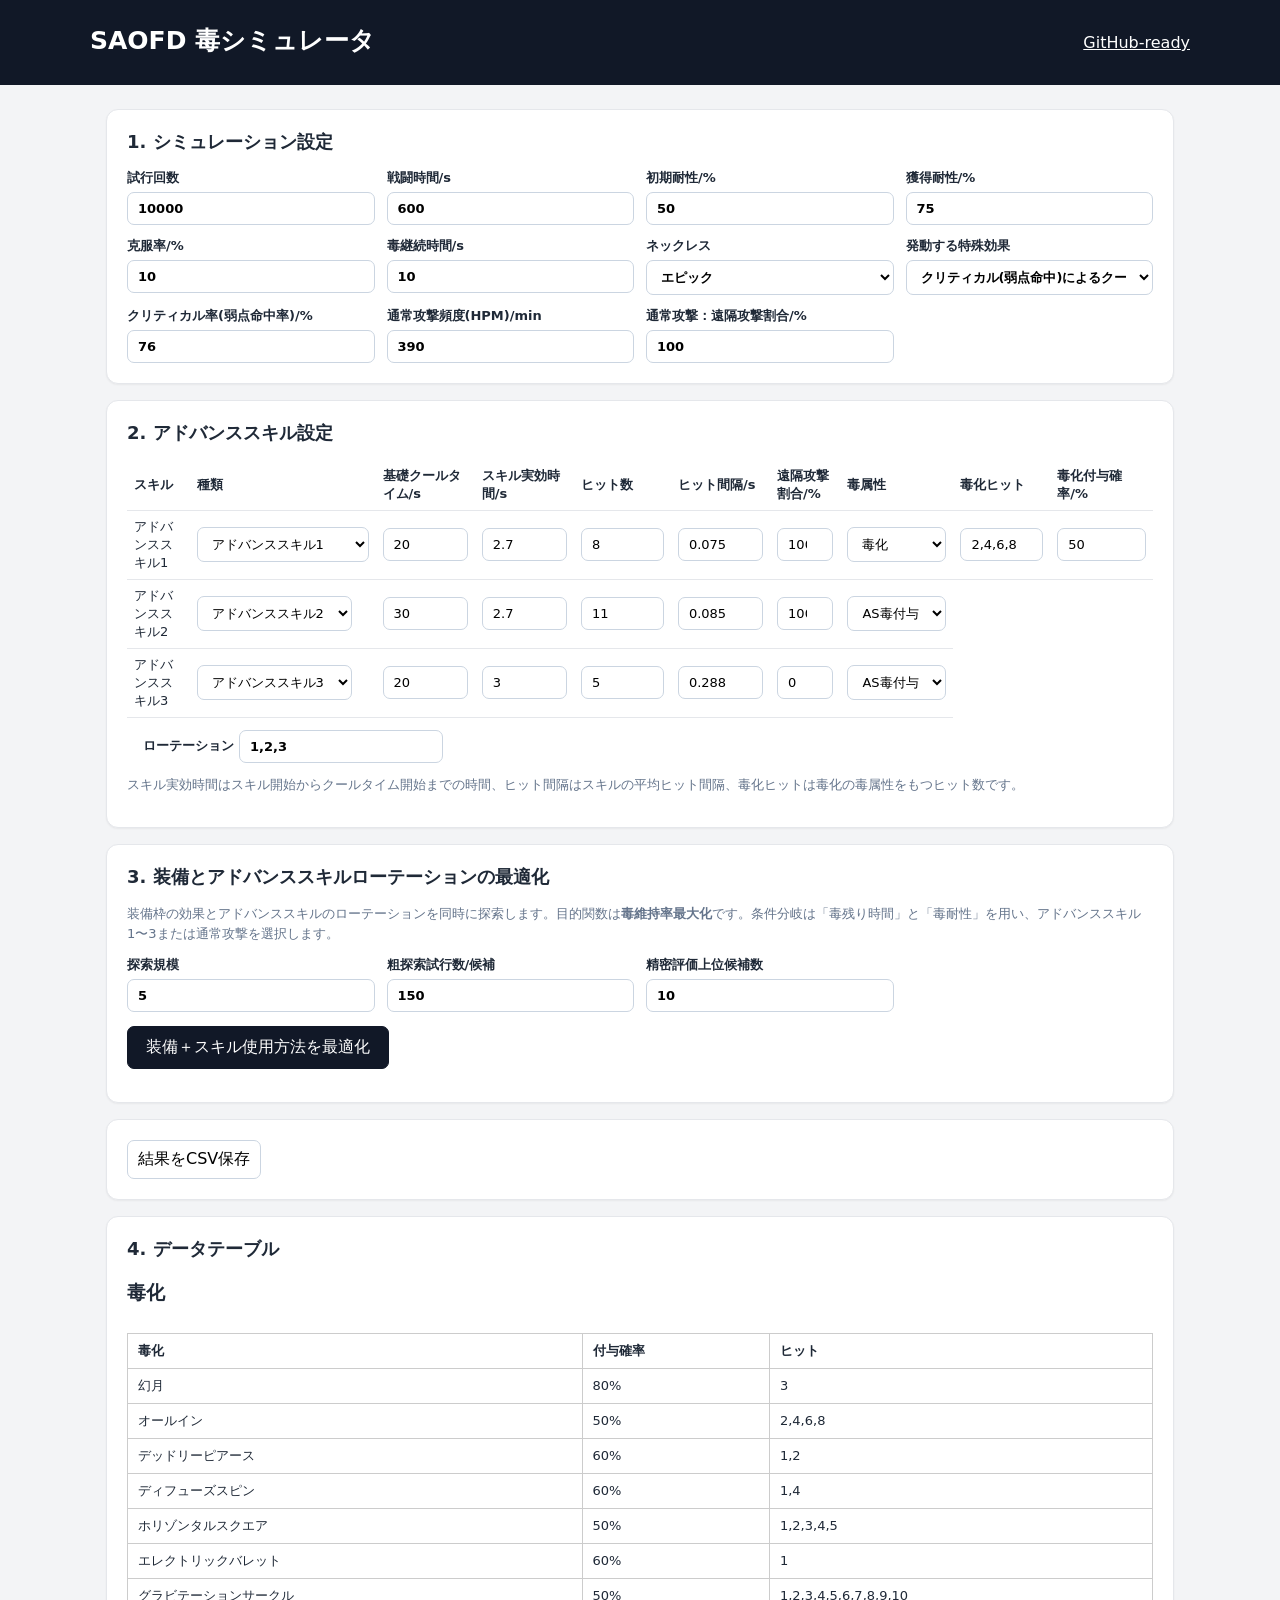
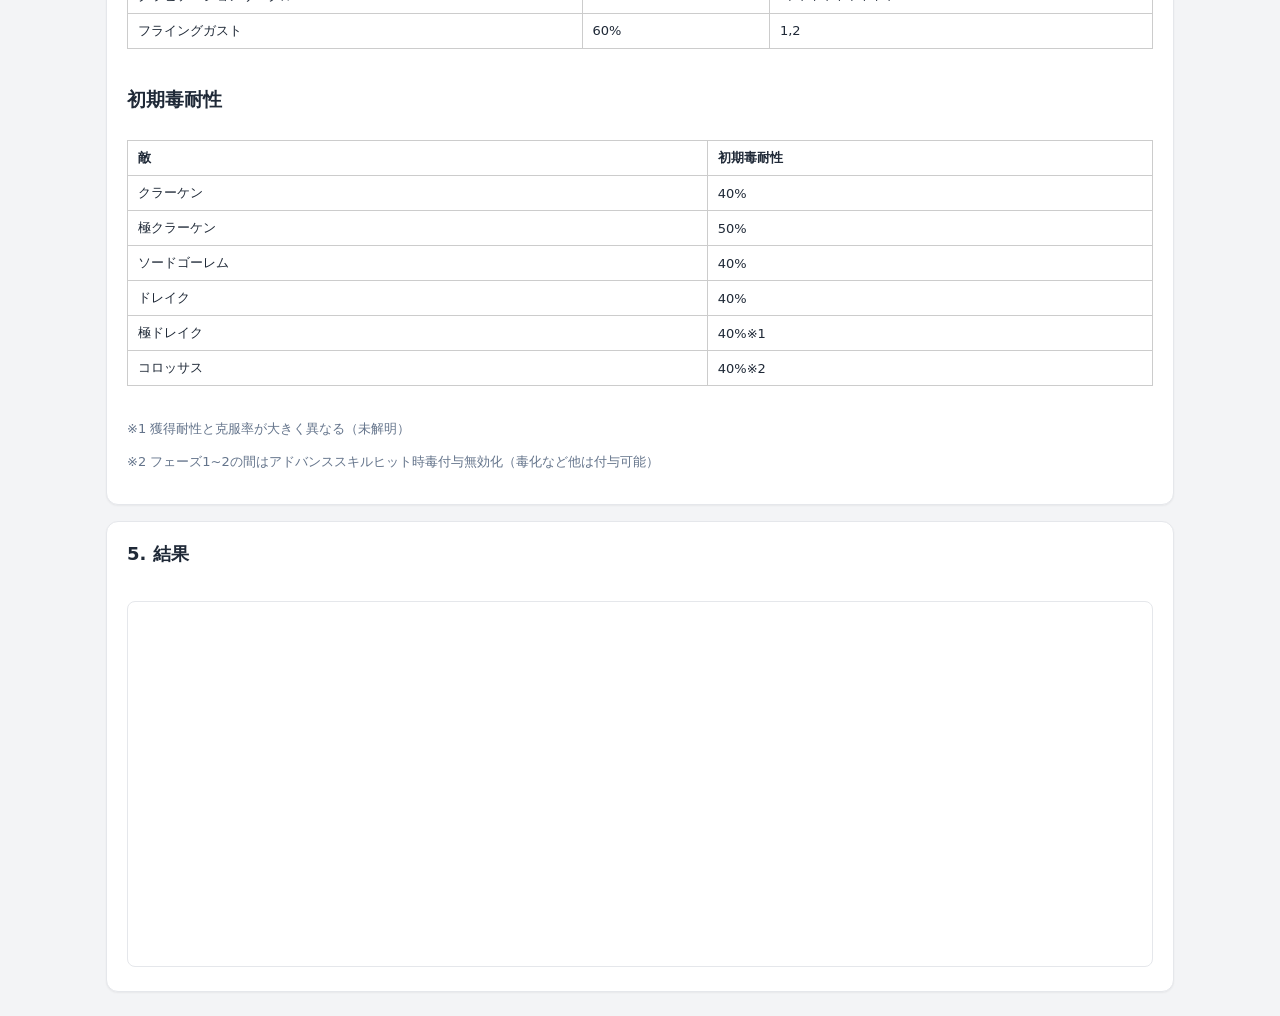
==== index.html @ e2cee80f "Add files via upload" ====
<!doctype html>
<html lang="ja">
<head>
<meta charset="utf-8"><meta name="viewport" content="width=device-width,initial-scale=1">
<title>SAOFD 毒シミュレータ</title>
<link rel="stylesheet" href="src/style.css">
</head>
<body>

<header><div><h1>SAOFD 毒シミュレータ</h1></div><a href="https://github.com/" target="_blank">GitHub-ready</a></header>
<main>
<section class="card">
<h2>1. シミュレーション設定</h2>
<div class="grid">
<label>試行回数 <input id="trials" type="number" value="10000" min="100" step="100"></label>
<label>戦闘時間/s <input id="duration" type="number" value="600" min="1" step="1"></label>
<label>初期耐性/% <input id="baseResist" type="number" value="50" min="0" step="1"></label>
<label>獲得耐性/% <input id="rise" type="number" value="75" step="1"></label>
<label>克服率/% <input id="fall" type="number" value="10" min="0" step="1"></label>
<label>毒継続時間/s <input id="ailmentDuration" type="number" value="10" step="0.01"></label>
<label>ネックレス <select id="equipGroup1Count"><option value="4" selected>エピック</option><option value="3">レジェンダリー</option></select></label>
<label>発動する特殊効果 <select id="specialEffect"><option value="crit" selected>クリティカル(弱点命中)によるクールダウン短縮</option><option value="combo">70ヒットコンボによる即時クールダウン</option><option value="hpmax">HP最大時クールダウン促進</option></select></label>
<label id="critRateWrap">クリティカル率(弱点命中率)/% <input id="critRate" type="number" value="76" min="0" max="100" step="0.1"></label>
<label id="normalHpmWrap">通常攻撃頻度(HPM)/min <input id="normalHpm" type="number" value="390" min="0" step="1"></label>
<label id="normalRangedRateWrap">通常攻撃：遠隔攻撃割合/% <input id="normalRangedRate" type="number" value="100" min="0" max="100" step="0.1"></label>
<label id="comboSuccessRateWrap">コンボ成功率/% <input id="comboSuccessRate" type="number" value="100" min="0" max="100" step="0.1"></label>
<label id="hpMaxUptimeWrap">HP最大維持率/% <input id="hpMaxUptime" type="number" value="100" min="0" max="100" step="0.1"></label>
</div>

</section>

<section class="card">
<h2>2. アドバンススキル設定</h2>
<div class="table-scroll"><table id="skills"><thead><tr><th>スキル</th><th>種類</th><th>基礎クールタイム/s</th><th>スキル実効時間/s</th><th>ヒット数</th><th>ヒット間隔/s</th><th class="ranged-col">遠隔攻撃割合/%</th><th>毒属性</th><th>毒化ヒット</th><th>毒化付与確率/%</th></tr></thead>
<tbody></tbody></table></div>

<label class="inline">ローテーション <input id="rotation" value="1,2,3" title="Skill番号をカンマ区切り"></label>
<p class="note">スキル実効時間はスキル開始からクールタイム開始までの時間、ヒット間隔はスキルの平均ヒット間隔、毒化ヒットは毒化の毒属性をもつヒット数です。</p>
</section>

<section class="card">
<h2>3. 装備とアドバンススキルローテーションの最適化</h2>
<p class="note">装備枠の効果とアドバンススキルのローテーションを同時に探索します。目的関数は<strong>毒維持率最大化</strong>です。条件分岐は「毒残り時間」と「毒耐性」を用い、アドバンススキル1〜3または通常攻撃を選択します。</p>
<div class="grid">
<label>探索規模 <input id="optDepth" type="number" value="5" min="1" max="10" step="1"></label>
<label>粗探索試行数/候補 <input id="optTrials" type="number" value="150" min="50" max="250" step="50"></label>
<label>精密評価上位候補数 <input id="optTopK" type="number" value="10" min="3" max="20" step="1"></label>
</div>
<div class="row"><button id="optimize" class="primary">装備＋スキル使用方法を最適化</button></div>
<pre id="optimizationResult" class="note"></pre>
</section>

<section class="card actions"><button id="export">結果をCSV保存</button><span id="status"></span></section>

<section class="card">
<h2>4. データテーブル</h2>

<h3>毒化</h3>
<div class="table-scroll"><table class="data-table">
<thead>
<tr><th>毒化</th><th>付与確率</th><th>ヒット</th></tr>
</thead>
<tbody>
<tr><td>幻月</td><td>80%</td><td>3</td></tr>
<tr><td>オールイン</td><td>50%</td><td>2,4,6,8</td></tr>
<tr><td>デッドリーピアース</td><td>60%</td><td>1,2</td></tr>
<tr><td>ディフューズスピン</td><td>60%</td><td>1,4</td></tr>
<tr><td>ホリゾンタルスクエア</td><td>50%</td><td>1,2,3,4,5</td></tr>
<tr><td>エレクトリックバレット</td><td>60%</td><td>1</td></tr>
<tr><td>グラビテーションサークル</td><td>50%</td><td>1,2,3,4,5,6,7,8,9,10</td></tr>
<tr><td>フライングガスト</td><td>60%</td><td>1,2</td></tr>
</tbody>
</table></div>

<h3>初期毒耐性</h3>
<div class="table-scroll"><table class="data-table">
<thead>
<tr><th>敵</th><th>初期毒耐性</th></tr>
</thead>
<tbody>
<tr><td>クラーケン</td><td>40%</td></tr>
<tr><td>極クラーケン</td><td>50%</td></tr>
<tr><td>ソードゴーレム</td><td>40%</td></tr>
<tr><td>ドレイク</td><td>40%</td></tr>
<tr><td>極ドレイク</td><td>40%※1</td></tr>
<tr><td>コロッサス</td><td>40%※2</td></tr>
</tbody>
</table></div>

<div class="note">
<p>※1 獲得耐性と克服率が大きく異なる（未解明）</p>
<p>※2 フェーズ1~2の間はアドバンススキルヒット時毒付与無効化（毒化など他は付与可能）</p>
</div>
</section>

<section class="card"><h2>5. 結果</h2><div id="metrics" class="metrics"></div><div id="equipmentResult" class="note"></div><canvas id="chart" width="900" height="320"></canvas><div id="log"></div></section>
</main>
<script src="src/simulator.js"></script><script src="src/app.js"></script>
</body></html>
---- src/style.css ----
:root{font-family:system-ui,-apple-system,BlinkMacSystemFont,"Segoe UI",sans-serif;color:#1f2937;background:#f3f4f6}*{box-sizing:border-box}body{margin:0}header{display:flex;justify-content:space-between;align-items:center;padding:24px max(20px,calc((100% - 1100px)/2));background:#111827;color:white}header h1{margin:0 0 4px;font-size:25px}header p{margin:0;color:#cbd5e1}header a{color:white}main{max-width:1100px;margin:24px auto;padding:0 16px}.card{background:white;border:1px solid #e5e7eb;border-radius:12px;padding:20px;margin-bottom:16px;box-shadow:0 1px 2px #0000000d}h2{margin-top:0;font-size:18px}.grid{display:grid;grid-template-columns:repeat(4,1fr);gap:12px}.row{display:flex;gap:16px;align-items:center;flex-wrap:wrap;margin-top:14px}label{display:flex;flex-direction:column;gap:5px;font-size:13px;font-weight:600}input,select,button{font:inherit;padding:8px 10px;border:1px solid #cbd5e1;border-radius:7px;background:white}button{cursor:pointer}.primary{background:#111827;color:white;border-color:#111827;padding:10px 18px}.actions{display:flex;align-items:center;gap:12px}.note{font-size:13px;color:#64748b;margin-top:12px;line-height:1.5}.inline{display:inline-flex;flex-direction:row;align-items:center;margin-left:16px}table{width:100%;border-collapse:collapse;margin-bottom:12px}th,td{border-bottom:1px solid #e5e7eb;padding:7px;text-align:left;font-size:13px}td input{width:100%}.metrics{display:grid;grid-template-columns:repeat(4,1fr);gap:10px;margin-bottom:20px}.metric{border:1px solid #e5e7eb;border-radius:8px;padding:12px}.metric b{display:block;font-size:22px;margin-top:4px}#chart{width:100%;height:auto;border:1px solid #e5e7eb;border-radius:8px}code{background:#f1f5f9;padding:2px 4px;border-radius:4px}@media(max-width:800px){.grid,.metrics{grid-template-columns:repeat(2,1fr)}header{padding:18px}.inline{margin:12px 0 0 0}}

.data-table{width:100%;border-collapse:collapse;margin:8px 0 20px}
.data-table th,.data-table td{padding:8px 10px;border:1px solid var(--border,#ccc);text-align:left}
.data-table th{font-weight:700}
.data-table td:nth-child(2){white-space:nowrap}


/* Mobile layout */
.table-scroll{width:100%;overflow-x:auto;-webkit-overflow-scrolling:touch}
#skills{min-width:980px}
.data-table{min-width:560px}
.grid>label{min-width:0}
.grid input,.grid select{width:100%;min-width:0}
@media(max-width:800px){
  header{padding:16px}
  header h1{font-size:20px}
  header a{font-size:12px}
  main{width:100%;margin:12px auto;padding:0 10px}
  .card{padding:14px;border-radius:10px;overflow:visible}
  .grid,.metrics{grid-template-columns:1fr}
  label{font-size:13px}
  input,select,button{min-height:42px;font-size:16px}
  .inline{display:flex;width:100%;margin:12px 0 0}
  .inline input{width:100%;min-width:0}
  .row{gap:10px}
  .row button{width:100%}
  .actions{flex-direction:column;align-items:stretch}
  .actions button{width:100%}
  .note{font-size:13px}
  h2{font-size:17px}
  h3{font-size:15px}
  #optimizationResult{white-space:pre-wrap;overflow-wrap:anywhere}
}
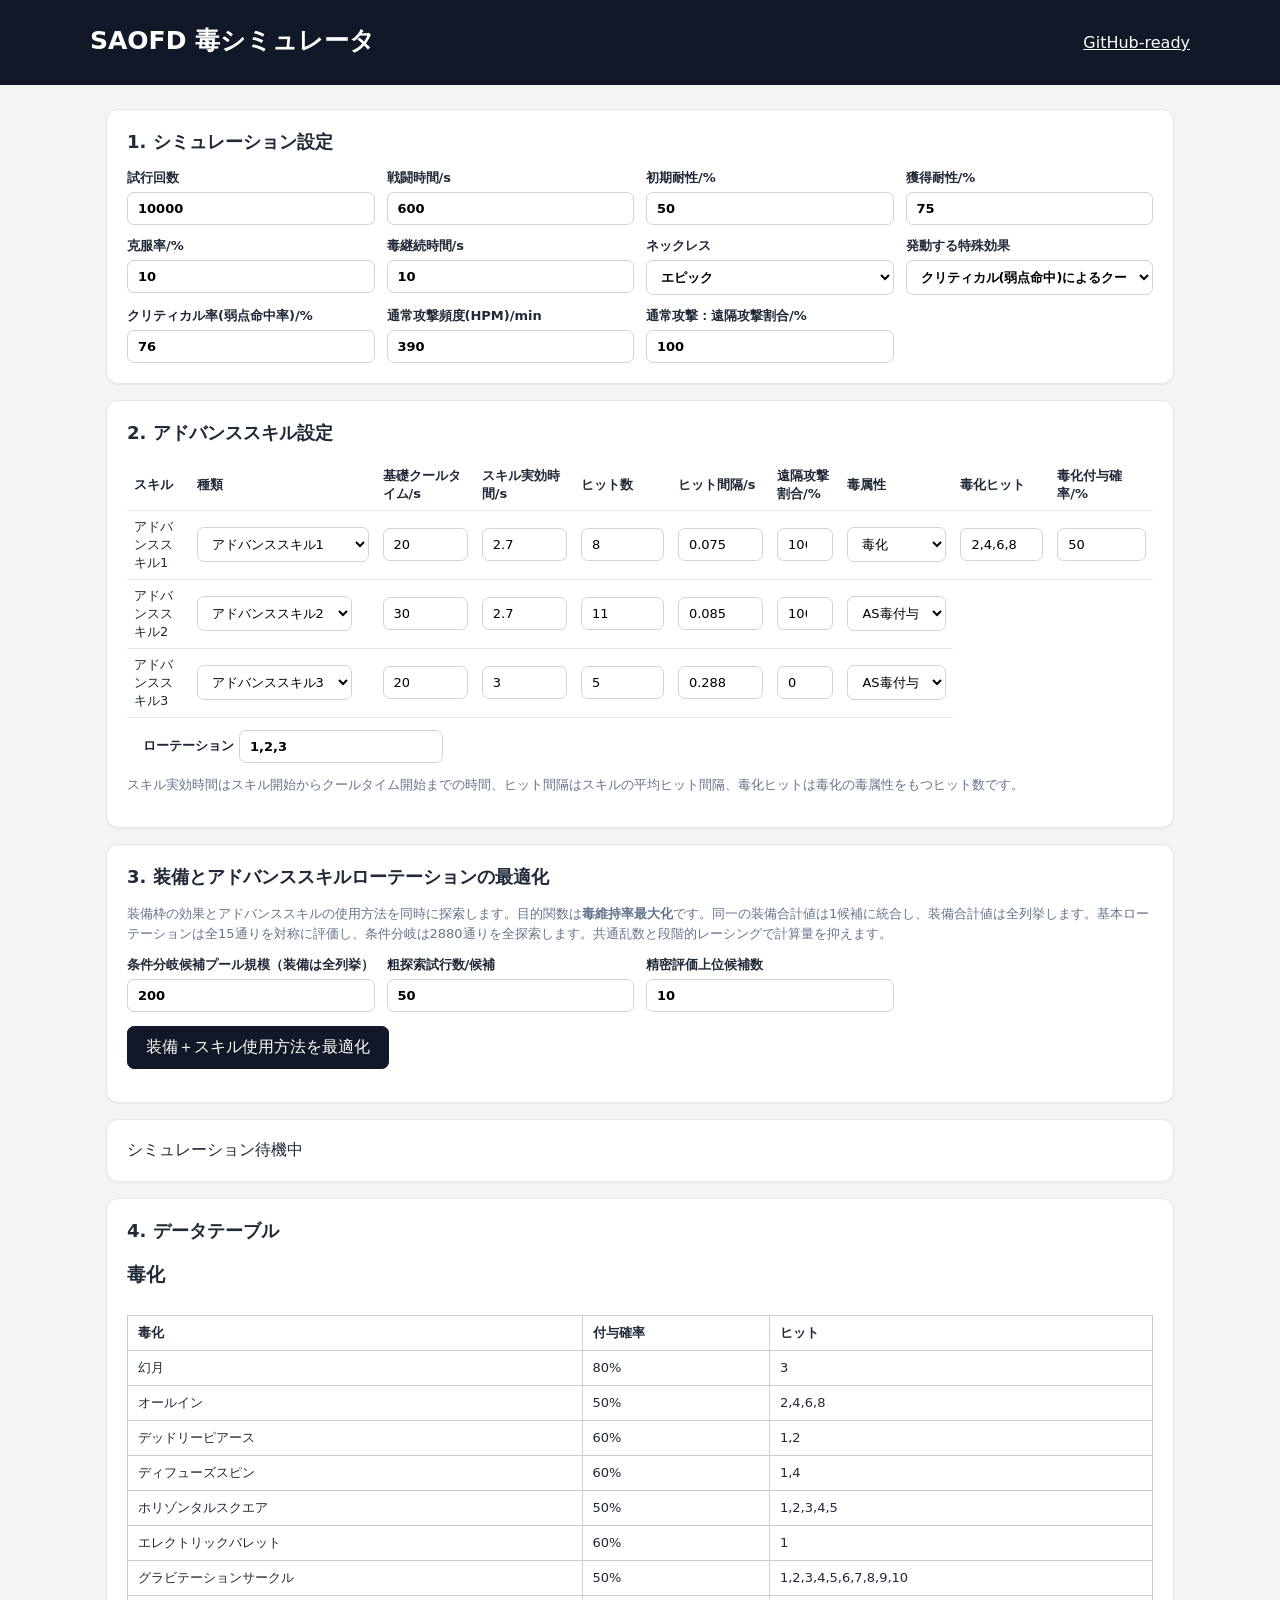
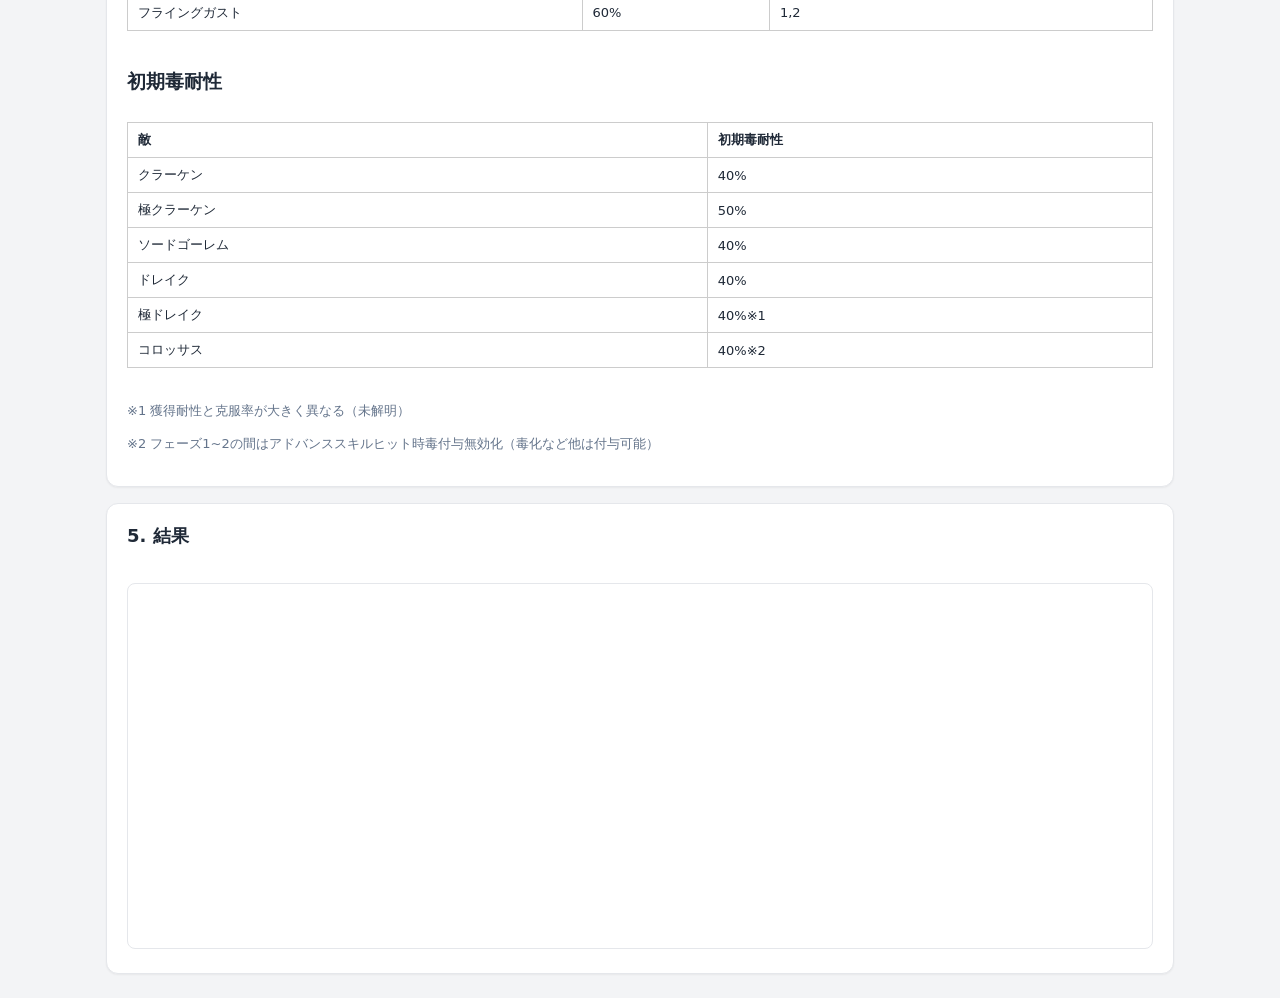
==== commit d5db43c8: "Add files via upload" ====
--- a/index.html
+++ b/index.html
@@ -40,17 +40,17 @@
 
 <section class="card">
 <h2>3. 装備とアドバンススキルローテーションの最適化</h2>
-<p class="note">装備枠の効果とアドバンススキルのローテーションを同時に探索します。目的関数は<strong>毒維持率最大化</strong>です。条件分岐は「毒残り時間」と「毒耐性」を用い、アドバンススキル1〜3または通常攻撃を選択します。</p>
+<p class="note">装備枠の効果とアドバンススキルの使用方法を同時に探索します。目的関数は<strong>毒維持率最大化</strong>です。同一の装備合計値は1候補に統合し、装備合計値は全列挙します。基本ローテーションは全15通りを対称に評価し、条件分岐は2880通りを全探索します。共通乱数と段階的レーシングで計算量を抑えます。</p>
 <div class="grid">
-<label>探索規模 <input id="optDepth" type="number" value="5" min="1" max="10" step="1"></label>
-<label>粗探索試行数/候補 <input id="optTrials" type="number" value="150" min="50" max="250" step="50"></label>
-<label>精密評価上位候補数 <input id="optTopK" type="number" value="10" min="3" max="20" step="1"></label>
+<label>条件分岐候補プール規模（装備は全列挙） <input id="optDepth" type="number" value="200" min="1" max="1340" step="1"></label>
+<label>粗探索試行数/候補 <input id="optTrials" type="number" value="50" min="1" max="1000" step="10"></label>
+<label>精密評価上位候補数 <input id="optTopK" type="number" value="10" min="1" max="10" step="1"></label>
 </div>
 <div class="row"><button id="optimize" class="primary">装備＋スキル使用方法を最適化</button></div>
 <pre id="optimizationResult" class="note"></pre>
 </section>
 
-<section class="card actions"><button id="export">結果をCSV保存</button><span id="status"></span></section>
+<section class="card actions"><span id="status">シミュレーション待機中</span></section>
 
 <section class="card">
 <h2>4. データテーブル</h2>
@@ -93,7 +93,7 @@
 </div>
 </section>
 
-<section class="card"><h2>5. 結果</h2><div id="metrics" class="metrics"></div><div id="equipmentResult" class="note"></div><canvas id="chart" width="900" height="320"></canvas><div id="log"></div></section>
+<section class="card"><h2>5. 結果</h2><div id="metrics" class="metrics"></div><div id="equipmentResult" class="note"></div><div id="optimizationRanking" class="note"></div><canvas id="chart" width="900" height="320"></canvas><div id="log"></div></section>
 </main>
 <script src="src/simulator.js"></script><script src="src/app.js"></script>
 </body></html>
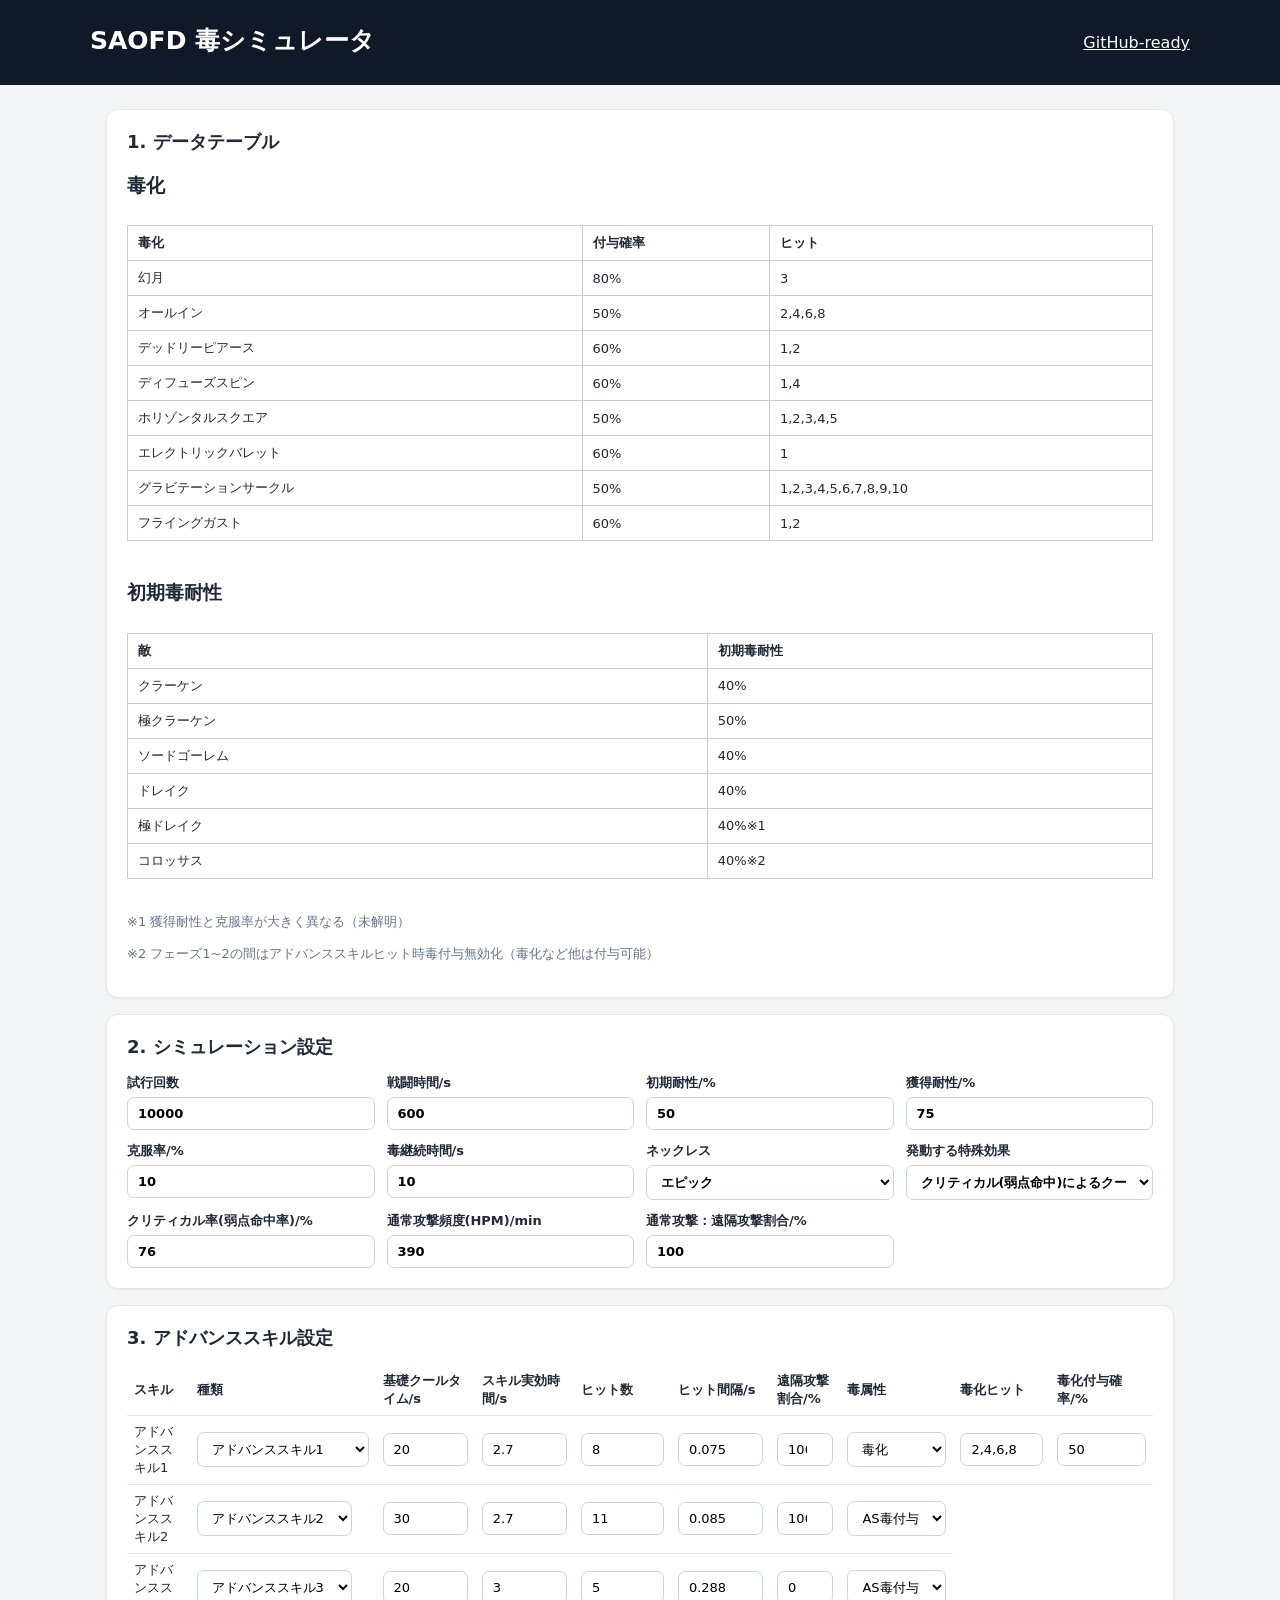
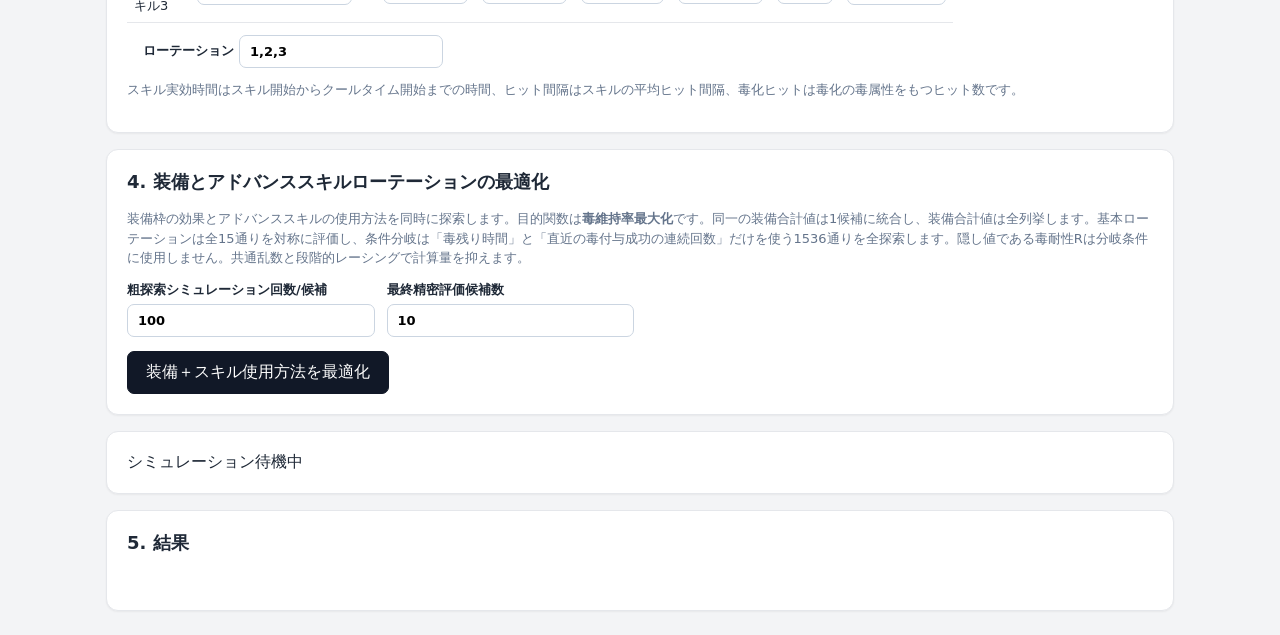
==== commit 1b85c865: "Add files via upload" ====
--- a/index.html
+++ b/index.html
@@ -10,50 +10,7 @@
 <header><div><h1>SAOFD 毒シミュレータ</h1></div><a href="https://github.com/" target="_blank">GitHub-ready</a></header>
 <main>
 <section class="card">
-<h2>1. シミュレーション設定</h2>
-<div class="grid">
-<label>試行回数 <input id="trials" type="number" value="10000" min="100" step="100"></label>
-<label>戦闘時間/s <input id="duration" type="number" value="600" min="1" step="1"></label>
-<label>初期耐性/% <input id="baseResist" type="number" value="50" min="0" step="1"></label>
-<label>獲得耐性/% <input id="rise" type="number" value="75" step="1"></label>
-<label>克服率/% <input id="fall" type="number" value="10" min="0" step="1"></label>
-<label>毒継続時間/s <input id="ailmentDuration" type="number" value="10" step="0.01"></label>
-<label>ネックレス <select id="equipGroup1Count"><option value="4" selected>エピック</option><option value="3">レジェンダリー</option></select></label>
-<label>発動する特殊効果 <select id="specialEffect"><option value="crit" selected>クリティカル(弱点命中)によるクールダウン短縮</option><option value="combo">70ヒットコンボによる即時クールダウン</option><option value="hpmax">HP最大時クールダウン促進</option></select></label>
-<label id="critRateWrap">クリティカル率(弱点命中率)/% <input id="critRate" type="number" value="76" min="0" max="100" step="0.1"></label>
-<label id="normalHpmWrap">通常攻撃頻度(HPM)/min <input id="normalHpm" type="number" value="390" min="0" step="1"></label>
-<label id="normalRangedRateWrap">通常攻撃：遠隔攻撃割合/% <input id="normalRangedRate" type="number" value="100" min="0" max="100" step="0.1"></label>
-<label id="comboSuccessRateWrap">コンボ成功率/% <input id="comboSuccessRate" type="number" value="100" min="0" max="100" step="0.1"></label>
-<label id="hpMaxUptimeWrap">HP最大維持率/% <input id="hpMaxUptime" type="number" value="100" min="0" max="100" step="0.1"></label>
-</div>
-
-</section>
-
-<section class="card">
-<h2>2. アドバンススキル設定</h2>
-<div class="table-scroll"><table id="skills"><thead><tr><th>スキル</th><th>種類</th><th>基礎クールタイム/s</th><th>スキル実効時間/s</th><th>ヒット数</th><th>ヒット間隔/s</th><th class="ranged-col">遠隔攻撃割合/%</th><th>毒属性</th><th>毒化ヒット</th><th>毒化付与確率/%</th></tr></thead>
-<tbody></tbody></table></div>
-
-<label class="inline">ローテーション <input id="rotation" value="1,2,3" title="Skill番号をカンマ区切り"></label>
-<p class="note">スキル実効時間はスキル開始からクールタイム開始までの時間、ヒット間隔はスキルの平均ヒット間隔、毒化ヒットは毒化の毒属性をもつヒット数です。</p>
-</section>
-
-<section class="card">
-<h2>3. 装備とアドバンススキルローテーションの最適化</h2>
-<p class="note">装備枠の効果とアドバンススキルの使用方法を同時に探索します。目的関数は<strong>毒維持率最大化</strong>です。同一の装備合計値は1候補に統合し、装備合計値は全列挙します。基本ローテーションは全15通りを対称に評価し、条件分岐は2880通りを全探索します。共通乱数と段階的レーシングで計算量を抑えます。</p>
-<div class="grid">
-<label>条件分岐候補プール規模（装備は全列挙） <input id="optDepth" type="number" value="200" min="1" max="1340" step="1"></label>
-<label>粗探索試行数/候補 <input id="optTrials" type="number" value="50" min="1" max="1000" step="10"></label>
-<label>精密評価上位候補数 <input id="optTopK" type="number" value="10" min="1" max="10" step="1"></label>
-</div>
-<div class="row"><button id="optimize" class="primary">装備＋スキル使用方法を最適化</button></div>
-<pre id="optimizationResult" class="note"></pre>
-</section>
-
-<section class="card actions"><span id="status">シミュレーション待機中</span></section>
-
-<section class="card">
-<h2>4. データテーブル</h2>
+<h2>1. データテーブル</h2>
 
 <h3>毒化</h3>
 <div class="table-scroll"><table class="data-table">
@@ -93,7 +50,50 @@
 </div>
 </section>
 
-<section class="card"><h2>5. 結果</h2><div id="metrics" class="metrics"></div><div id="equipmentResult" class="note"></div><div id="optimizationRanking" class="note"></div><canvas id="chart" width="900" height="320"></canvas><div id="log"></div></section>
+<section class="card">
+<h2>2. シミュレーション設定</h2>
+<div class="grid">
+<label>試行回数 <input id="trials" type="number" value="10000" min="100" step="100"></label>
+<label>戦闘時間/s <input id="duration" type="number" value="600" min="1" step="1"></label>
+<label>初期耐性/% <input id="baseResist" type="number" value="50" min="0" step="1"></label>
+<label>獲得耐性/% <input id="rise" type="number" value="75" step="1"></label>
+<label>克服率/% <input id="fall" type="number" value="10" min="0" step="1"></label>
+<label>毒継続時間/s <input id="ailmentDuration" type="number" value="10" step="0.01"></label>
+<label>ネックレス <select id="equipGroup1Count"><option value="4" selected>エピック</option><option value="3">レジェンダリー</option></select></label>
+<label>発動する特殊効果 <select id="specialEffect"><option value="crit" selected>クリティカル(弱点命中)によるクールダウン短縮</option><option value="combo">70ヒットコンボによる即時クールダウン</option><option value="hpmax">HP最大時クールダウン促進</option></select></label>
+<label id="critRateWrap">クリティカル率(弱点命中率)/% <input id="critRate" type="number" value="76" min="0" max="100" step="0.1"></label>
+<label id="normalHpmWrap">通常攻撃頻度(HPM)/min <input id="normalHpm" type="number" value="390" min="0" step="1"></label>
+<label id="normalRangedRateWrap">通常攻撃：遠隔攻撃割合/% <input id="normalRangedRate" type="number" value="100" min="0" max="100" step="0.1"></label>
+<label id="comboSuccessRateWrap">コンボ成功率/% <input id="comboSuccessRate" type="number" value="100" min="0" max="100" step="0.1"></label>
+<label id="hpMaxUptimeWrap">HP最大維持率/% <input id="hpMaxUptime" type="number" value="100" min="0" max="100" step="0.1"></label>
+</div>
+
+</section>
+
+<section class="card">
+<h2>3. アドバンススキル設定</h2>
+<div class="table-scroll"><table id="skills"><thead><tr><th>スキル</th><th>種類</th><th>基礎クールタイム/s</th><th>スキル実効時間/s</th><th>ヒット数</th><th>ヒット間隔/s</th><th class="ranged-col">遠隔攻撃割合/%</th><th>毒属性</th><th>毒化ヒット</th><th>毒化付与確率/%</th></tr></thead>
+<tbody></tbody></table></div>
+
+<label class="inline">ローテーション <input id="rotation" value="1,2,3" title="Skill番号をカンマ区切り"></label>
+<p class="note">スキル実効時間はスキル開始からクールタイム開始までの時間、ヒット間隔はスキルの平均ヒット間隔、毒化ヒットは毒化の毒属性をもつヒット数です。</p>
+</section>
+
+<section class="card">
+<h2>4. 装備とアドバンススキルローテーションの最適化</h2>
+<p class="note">装備枠の効果とアドバンススキルの使用方法を同時に探索します。目的関数は<strong>毒維持率最大化</strong>です。同一の装備合計値は1候補に統合し、装備合計値は全列挙します。基本ローテーションは全15通りを対称に評価し、条件分岐は「毒残り時間」と「直近の毒付与成功の連続回数」だけを使う1536通りを全探索します。隠し値である毒耐性Rは分岐条件に使用しません。共通乱数と段階的レーシングで計算量を抑えます。</p>
+<div class="grid">
+<label>粗探索シミュレーション回数/候補 <input id="optTrials" type="number" value="100" min="20" max="1000" step="10"></label>
+<label>最終精密評価候補数 <input id="optTopK" type="number" value="10" min="1" max="10" step="1"></label>
+</div>
+<div class="row"><button id="optimize" class="primary">装備＋スキル使用方法を最適化</button></div>
+</section>
+
+<section class="card actions"><span id="status">シミュレーション待機中</span></section>
+
+
+
+<section class="card"><h2>5. 結果</h2><div id="metrics" class="metrics"></div><div id="equipmentResult" class="note"></div><pre id="optimizationResult" class="note"></pre><div id="optimizationRanking" class="note"></div><div id="probabilityChartWrap" style="display:none"></div><div id="log"></div></section>
 </main>
-<script src="src/simulator.js"></script><script src="src/app.js"></script>
+<script src="src/simulator.js"></script><script src="src/simulator-reference.js"></script><script src="src/app.js"></script>
 </body></html>
--- a/src/style.css
+++ b/src/style.css
@@ -32,3 +32,10 @@
   h3{font-size:15px}
   #optimizationResult{white-space:pre-wrap;overflow-wrap:anywhere}
 }
+
+.chart-title{font-weight:700;margin:18px 0 6px;}
+#probabilityChart{width:100%;height:auto;display:block;}
+.probability-chart-block{margin-bottom:18px;}
+.probability-chart{width:100%;height:auto;display:block;}
+
+#equipmentResult{white-space:pre-wrap;overflow-wrap:anywhere}
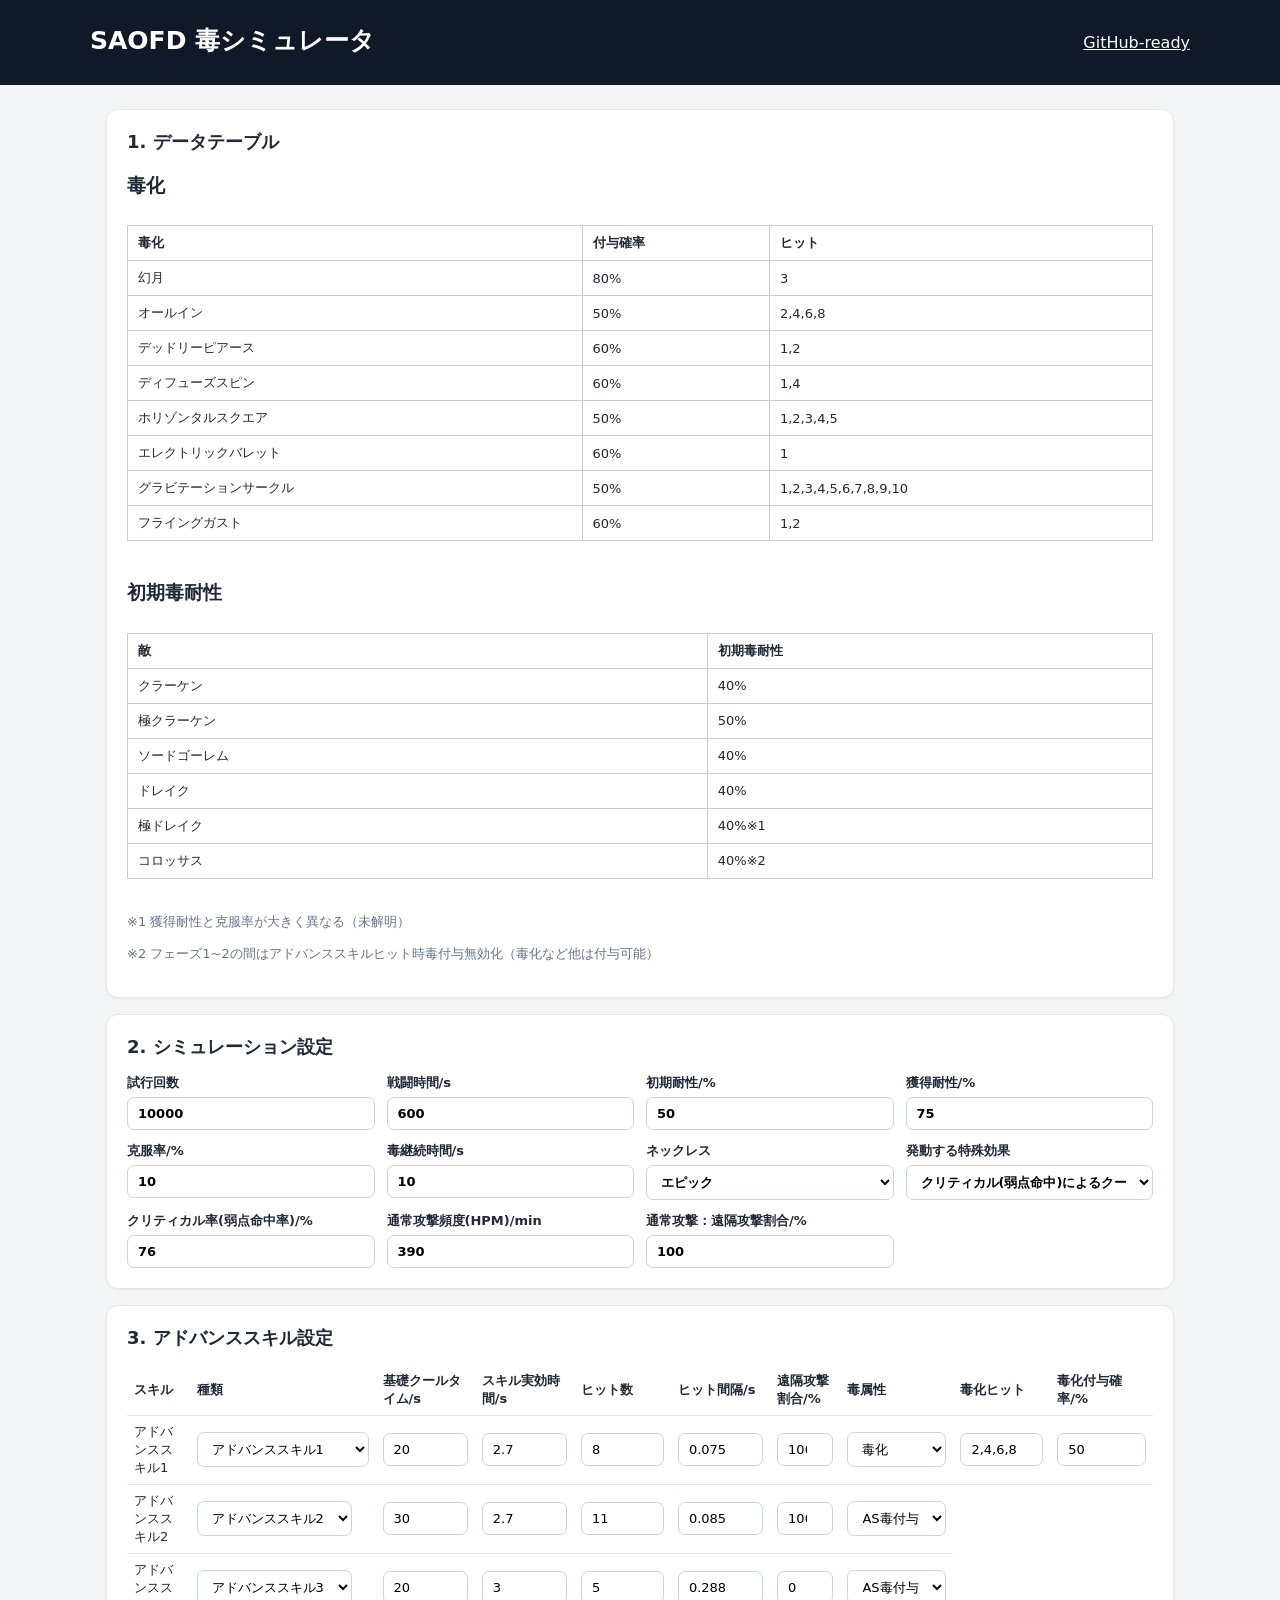
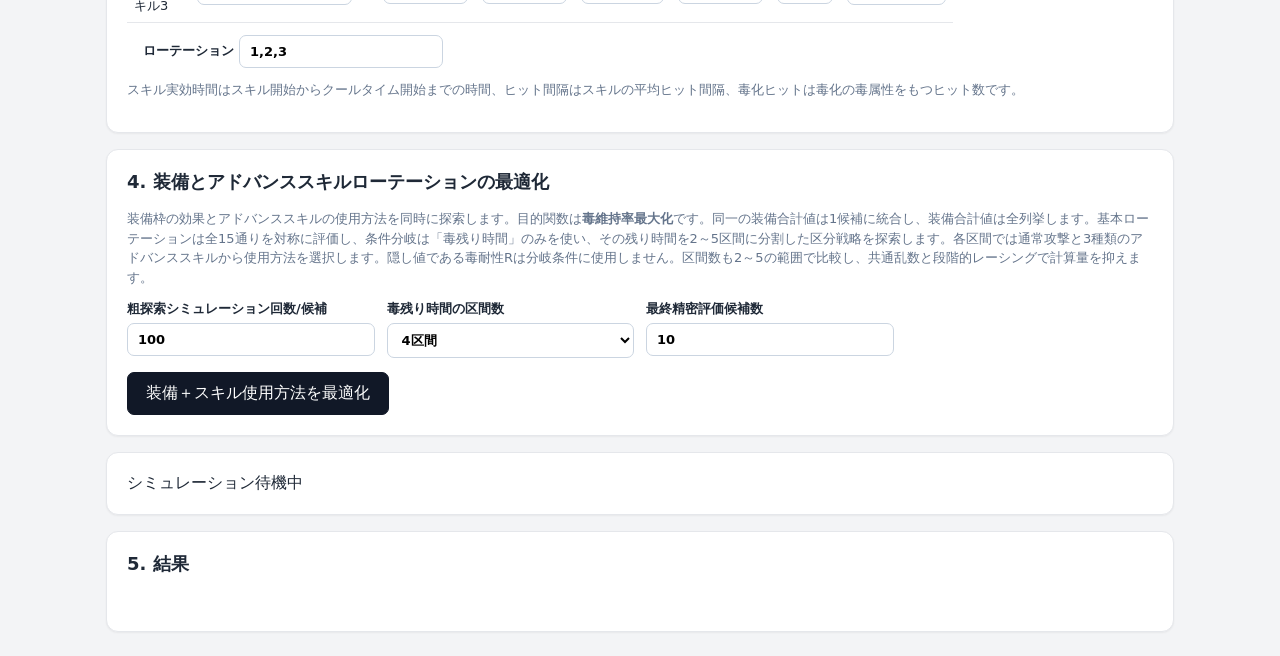
==== commit d7932279: "Add files via upload" ====
--- a/index.html
+++ b/index.html
@@ -81,9 +81,10 @@
 
 <section class="card">
 <h2>4. 装備とアドバンススキルローテーションの最適化</h2>
-<p class="note">装備枠の効果とアドバンススキルの使用方法を同時に探索します。目的関数は<strong>毒維持率最大化</strong>です。同一の装備合計値は1候補に統合し、装備合計値は全列挙します。基本ローテーションは全15通りを対称に評価し、条件分岐は「毒残り時間」と「直近の毒付与成功の連続回数」だけを使う1536通りを全探索します。隠し値である毒耐性Rは分岐条件に使用しません。共通乱数と段階的レーシングで計算量を抑えます。</p>
+<p class="note">装備枠の効果とアドバンススキルの使用方法を同時に探索します。目的関数は<strong>毒維持率最大化</strong>です。同一の装備合計値は1候補に統合し、装備合計値は全列挙します。基本ローテーションは全15通りを対称に評価し、条件分岐は「毒残り時間」のみを使い、その残り時間を2～5区間に分割した区分戦略を探索します。各区間では通常攻撃と3種類のアドバンススキルから使用方法を選択します。隠し値である毒耐性Rは分岐条件に使用しません。区間数も2～5の範囲で比較し、共通乱数と段階的レーシングで計算量を抑えます。</p>
 <div class="grid">
 <label>粗探索シミュレーション回数/候補 <input id="optTrials" type="number" value="100" min="20" max="1000" step="10"></label>
+<label>毒残り時間の区間数 <select id="policySegments"><option value="2">2区間</option><option value="3">3区間</option><option value="4" selected>4区間</option><option value="5">5区間</option></select></label>
 <label>最終精密評価候補数 <input id="optTopK" type="number" value="10" min="1" max="10" step="1"></label>
 </div>
 <div class="row"><button id="optimize" class="primary">装備＋スキル使用方法を最適化</button></div>
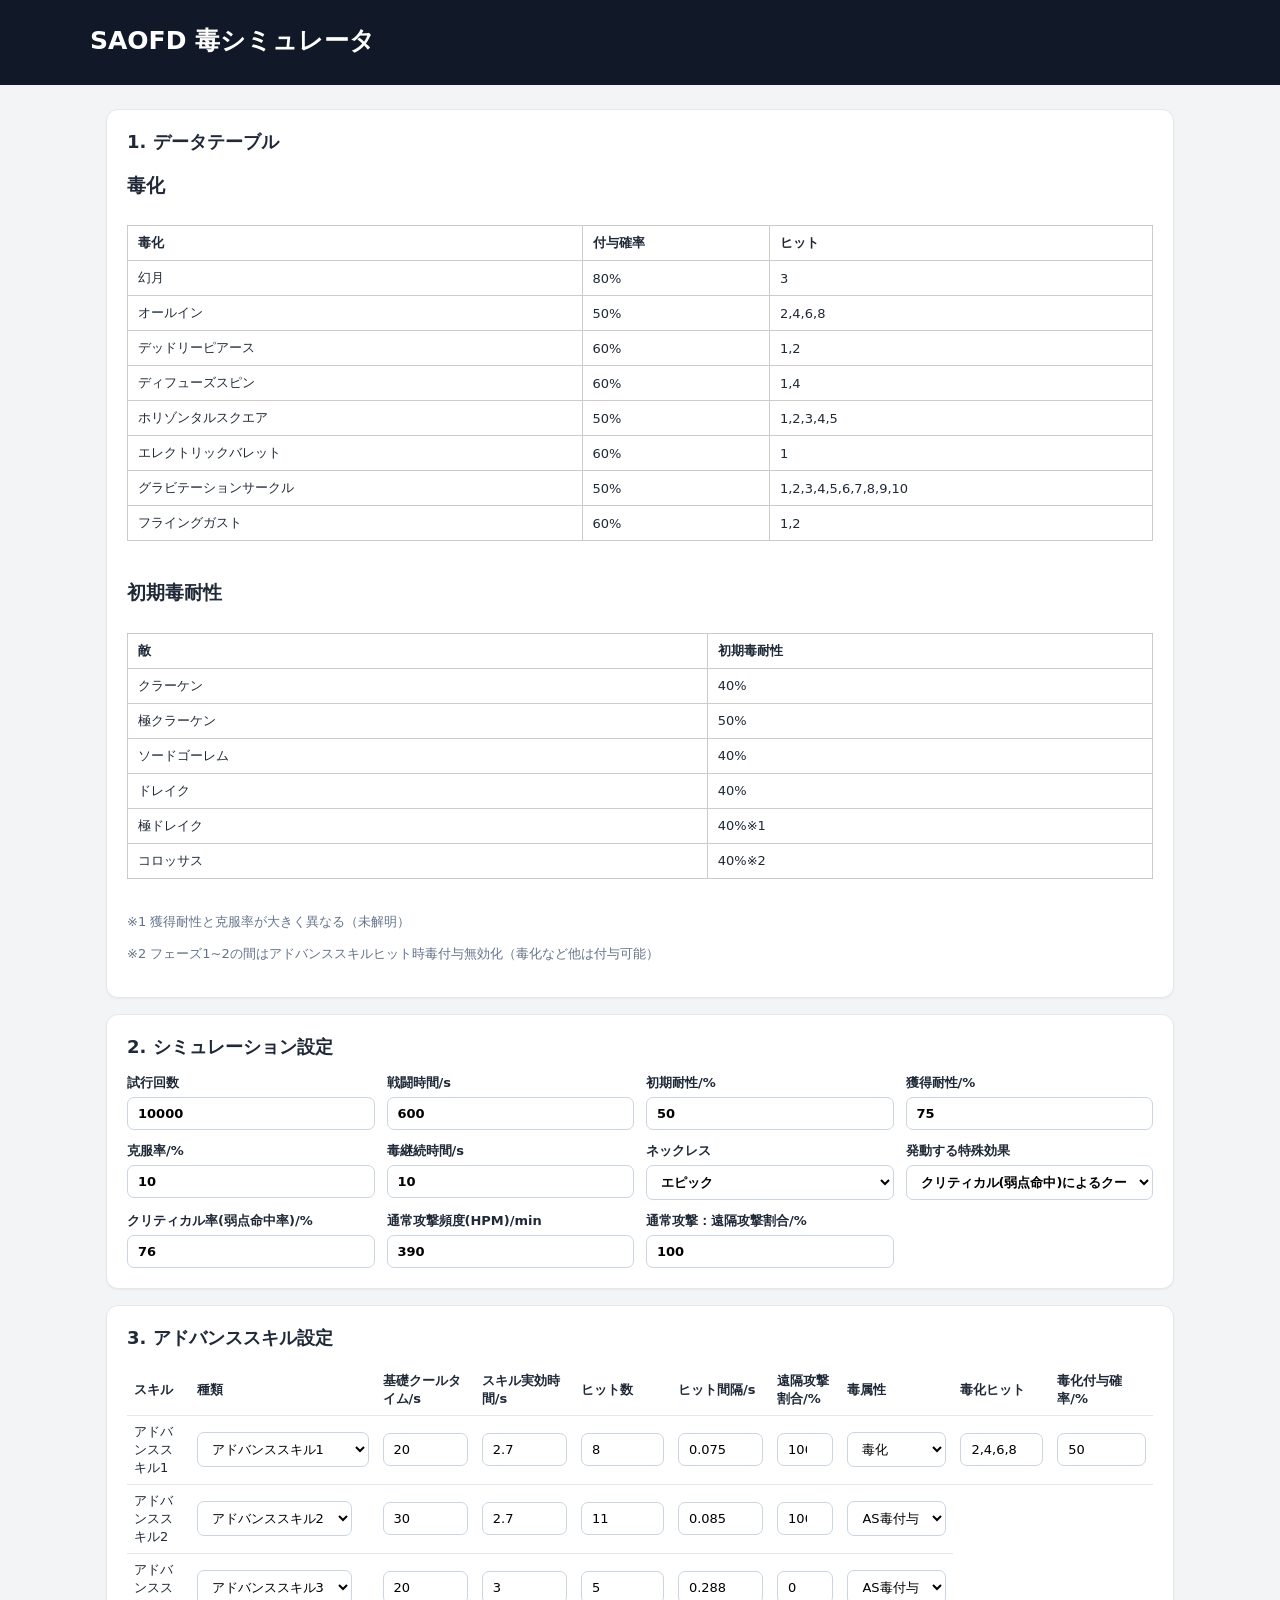
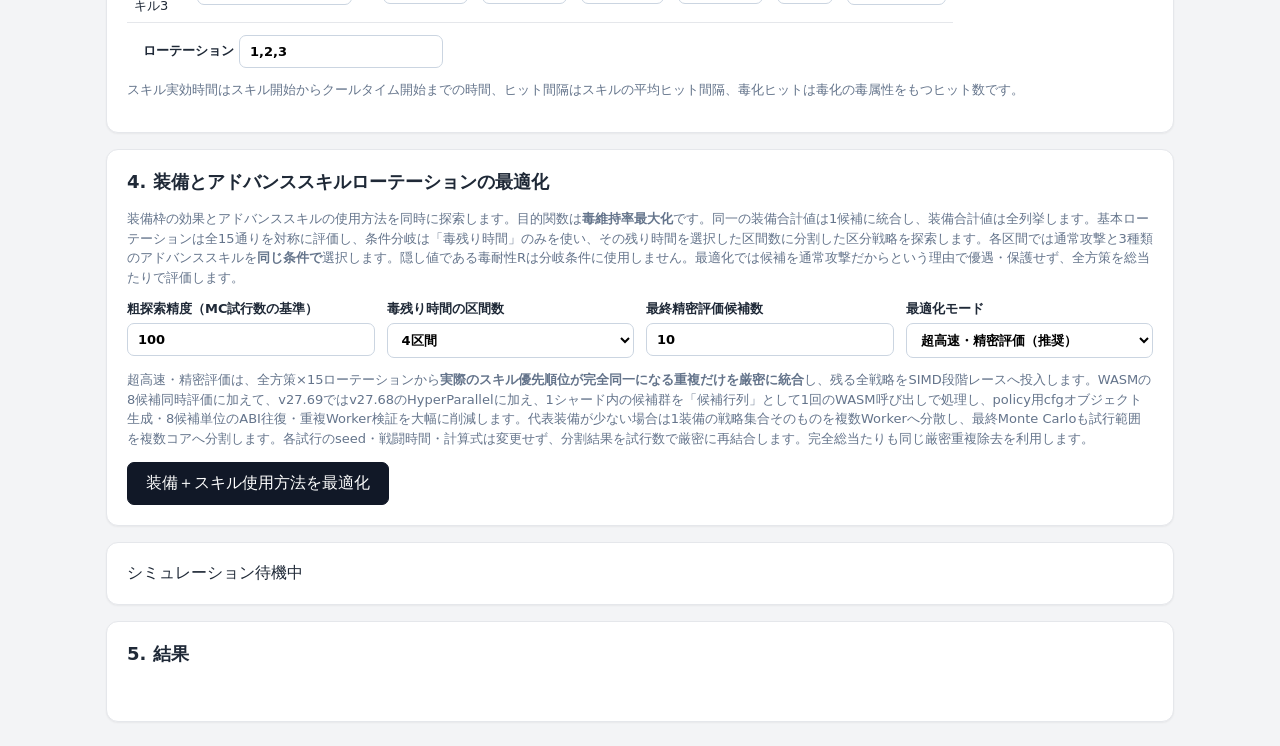
==== commit 7433b79b: "Add files via upload" ====
--- a/index.html
+++ b/index.html
@@ -2,12 +2,12 @@
 <html lang="ja">
 <head>
 <meta charset="utf-8"><meta name="viewport" content="width=device-width,initial-scale=1">
-<title>SAOFD 毒シミュレータ</title>
+<title>SAOFD Poison Simulator Optimizer v27.69 | SAOFD 毒シミュレータ</title>
 <link rel="stylesheet" href="src/style.css">
 </head>
 <body>
 
-<header><div><h1>SAOFD 毒シミュレータ</h1></div><a href="https://github.com/" target="_blank">GitHub-ready</a></header>
+<header><div><h1>SAOFD 毒シミュレータ</h1></div></header>
 <main>
 <section class="card">
 <h2>1. データテーブル</h2>
@@ -81,12 +81,14 @@
 
 <section class="card">
 <h2>4. 装備とアドバンススキルローテーションの最適化</h2>
-<p class="note">装備枠の効果とアドバンススキルの使用方法を同時に探索します。目的関数は<strong>毒維持率最大化</strong>です。同一の装備合計値は1候補に統合し、装備合計値は全列挙します。基本ローテーションは全15通りを対称に評価し、条件分岐は「毒残り時間」のみを使い、その残り時間を2～5区間に分割した区分戦略を探索します。各区間では通常攻撃と3種類のアドバンススキルから使用方法を選択します。隠し値である毒耐性Rは分岐条件に使用しません。区間数も2～5の範囲で比較し、共通乱数と段階的レーシングで計算量を抑えます。</p>
+<p class="note">装備枠の効果とアドバンススキルの使用方法を同時に探索します。目的関数は<strong>毒維持率最大化</strong>です。同一の装備合計値は1候補に統合し、装備合計値は全列挙します。基本ローテーションは全15通りを対称に評価し、条件分岐は「毒残り時間」のみを使い、その残り時間を選択した区間数に分割した区分戦略を探索します。各区間では通常攻撃と3種類のアドバンススキルを<strong>同じ条件で</strong>選択します。隠し値である毒耐性Rは分岐条件に使用しません。最適化では候補を通常攻撃だからという理由で優遇・保護せず、全方策を総当たりで評価します。</p>
 <div class="grid">
-<label>粗探索シミュレーション回数/候補 <input id="optTrials" type="number" value="100" min="20" max="1000" step="10"></label>
+<label>粗探索精度（MC試行数の基準） <input id="optTrials" type="number" value="100" min="20" max="1000" step="10"></label>
 <label>毒残り時間の区間数 <select id="policySegments"><option value="2">2区間</option><option value="3">3区間</option><option value="4" selected>4区間</option><option value="5">5区間</option></select></label>
 <label>最終精密評価候補数 <input id="optTopK" type="number" value="10" min="1" max="10" step="1"></label>
+<label>最適化モード <select id="optMode"><option value="practical" selected>超高速・精密評価（推奨）</option><option value="exhaustive">完全総当たり（非常に重い）</option></select></label>
 </div>
+<p class="note">超高速・精密評価は、全方策×15ローテーションから<strong>実際のスキル優先順位が完全同一になる重複だけを厳密に統合</strong>し、残る全戦略をSIMD段階レースへ投入します。WASMの8候補同時評価に加えて、v27.69ではv27.68のHyperParallelに加え、1シャード内の候補群を「候補行列」として1回のWASM呼び出しで処理し、policy用cfgオブジェクト生成・8候補単位のABI往復・重複Worker検証を大幅に削減します。代表装備が少ない場合は1装備の戦略集合そのものを複数Workerへ分散し、最終Monte Carloも試行範囲を複数コアへ分割します。各試行のseed・戦闘時間・計算式は変更せず、分割結果を試行数で厳密に再結合します。完全総当たりも同じ厳密重複除去を利用します。</p>
 <div class="row"><button id="optimize" class="primary">装備＋スキル使用方法を最適化</button></div>
 </section>
 
@@ -96,5 +98,6 @@
 
 <section class="card"><h2>5. 結果</h2><div id="metrics" class="metrics"></div><div id="equipmentResult" class="note"></div><pre id="optimizationResult" class="note"></pre><div id="optimizationRanking" class="note"></div><div id="probabilityChartWrap" style="display:none"></div><div id="log"></div></section>
 </main>
-<script src="src/simulator.js"></script><script src="src/simulator-reference.js"></script><script src="src/app.js"></script>
+<script src="src/simulator.js"></script>
+<script src="src/app.js"></script>
 </body></html>
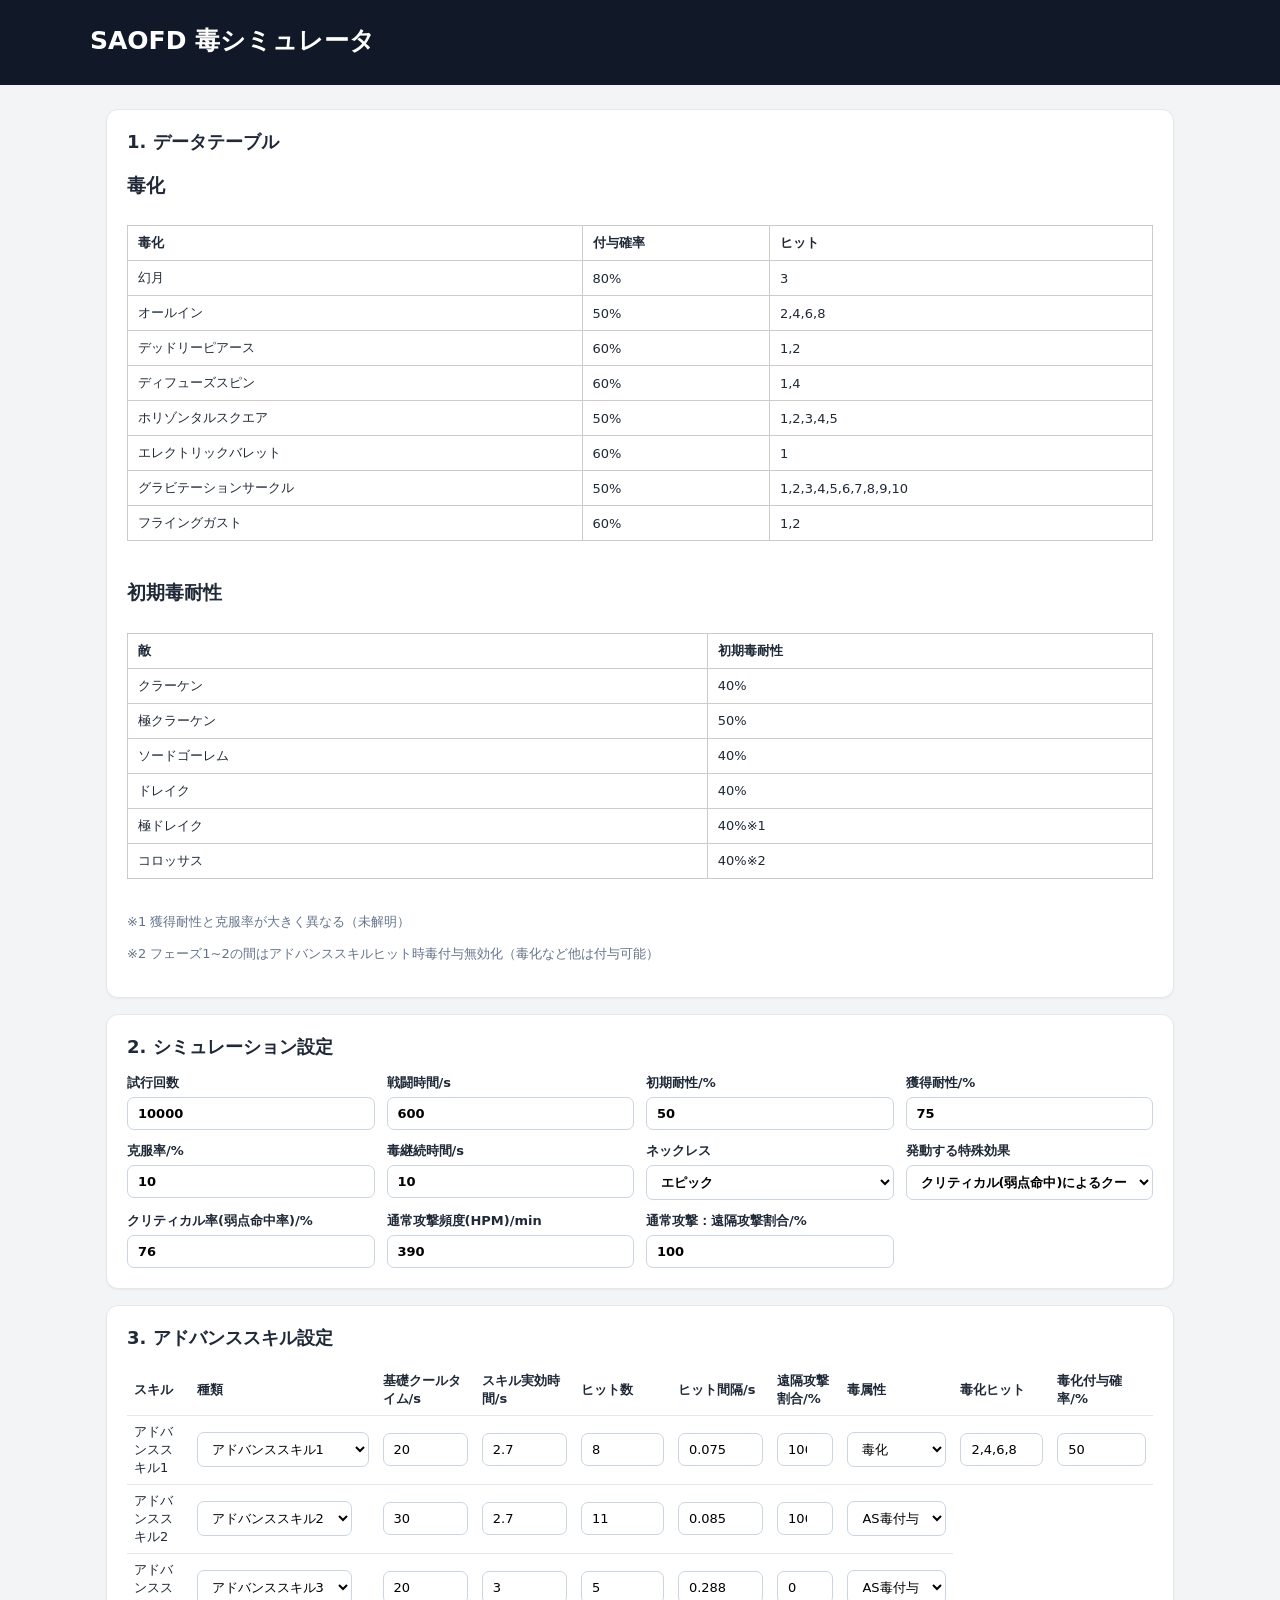
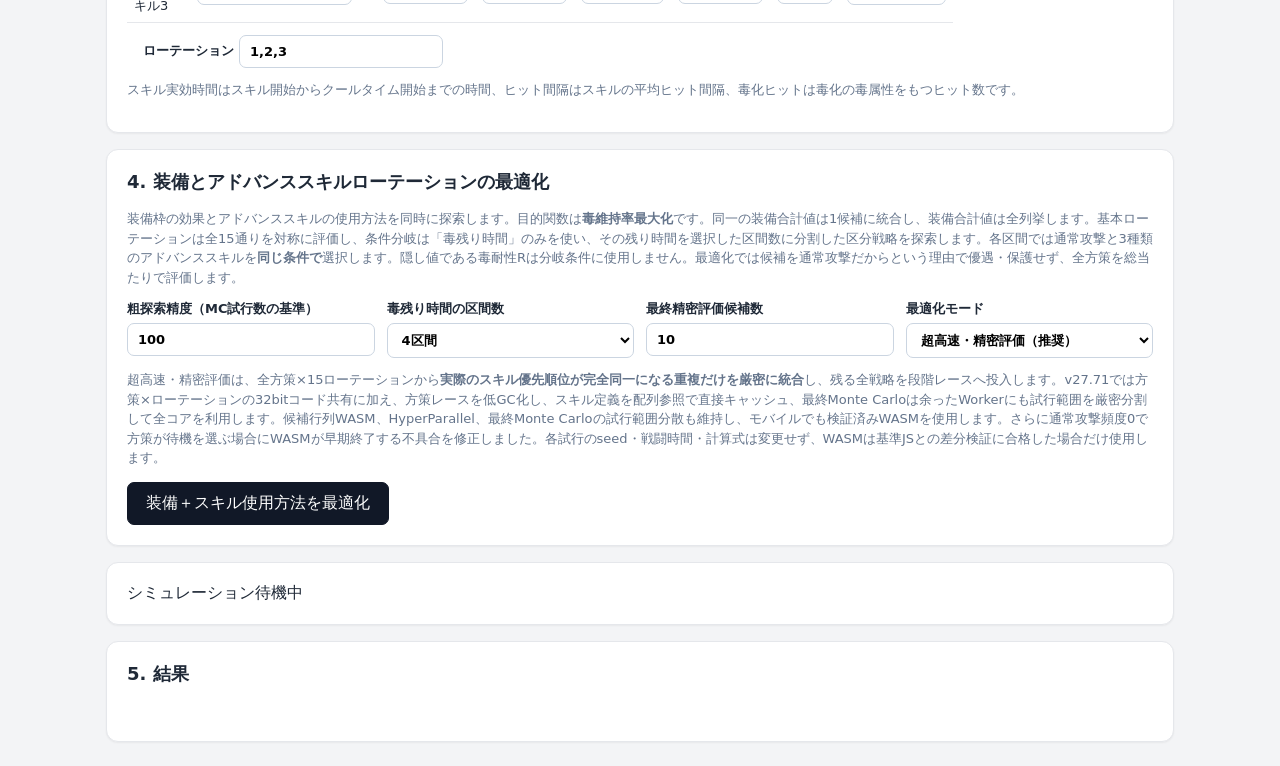
==== commit 8a33ad22: "Add files via upload" ====
--- a/index.html
+++ b/index.html
@@ -2,7 +2,7 @@
 <html lang="ja">
 <head>
 <meta charset="utf-8"><meta name="viewport" content="width=device-width,initial-scale=1">
-<title>SAOFD Poison Simulator Optimizer v27.69 | SAOFD 毒シミュレータ</title>
+<title>SAOFD Poison Simulator Optimizer v27.71 Low-GC PackedKernel | SAOFD 毒シミュレータ</title>
 <link rel="stylesheet" href="src/style.css">
 </head>
 <body>
@@ -88,7 +88,7 @@
 <label>最終精密評価候補数 <input id="optTopK" type="number" value="10" min="1" max="10" step="1"></label>
 <label>最適化モード <select id="optMode"><option value="practical" selected>超高速・精密評価（推奨）</option><option value="exhaustive">完全総当たり（非常に重い）</option></select></label>
 </div>
-<p class="note">超高速・精密評価は、全方策×15ローテーションから<strong>実際のスキル優先順位が完全同一になる重複だけを厳密に統合</strong>し、残る全戦略をSIMD段階レースへ投入します。WASMの8候補同時評価に加えて、v27.69ではv27.68のHyperParallelに加え、1シャード内の候補群を「候補行列」として1回のWASM呼び出しで処理し、policy用cfgオブジェクト生成・8候補単位のABI往復・重複Worker検証を大幅に削減します。代表装備が少ない場合は1装備の戦略集合そのものを複数Workerへ分散し、最終Monte Carloも試行範囲を複数コアへ分割します。各試行のseed・戦闘時間・計算式は変更せず、分割結果を試行数で厳密に再結合します。完全総当たりも同じ厳密重複除去を利用します。</p>
+<p class="note">超高速・精密評価は、全方策×15ローテーションから<strong>実際のスキル優先順位が完全同一になる重複だけを厳密に統合</strong>し、残る全戦略を段階レースへ投入します。v27.71では方策×ローテーションの32bitコード共有に加え、方策レースを低GC化し、スキル定義を配列参照で直接キャッシュ、最終Monte Carloは余ったWorkerにも試行範囲を厳密分割して全コアを利用します。候補行列WASM、HyperParallel、最終Monte Carloの試行範囲分散も維持し、モバイルでも検証済みWASMを使用します。さらに通常攻撃頻度0で方策が待機を選ぶ場合にWASMが早期終了する不具合を修正しました。各試行のseed・戦闘時間・計算式は変更せず、WASMは基準JSとの差分検証に合格した場合だけ使用します。</p>
 <div class="row"><button id="optimize" class="primary">装備＋スキル使用方法を最適化</button></div>
 </section>
 
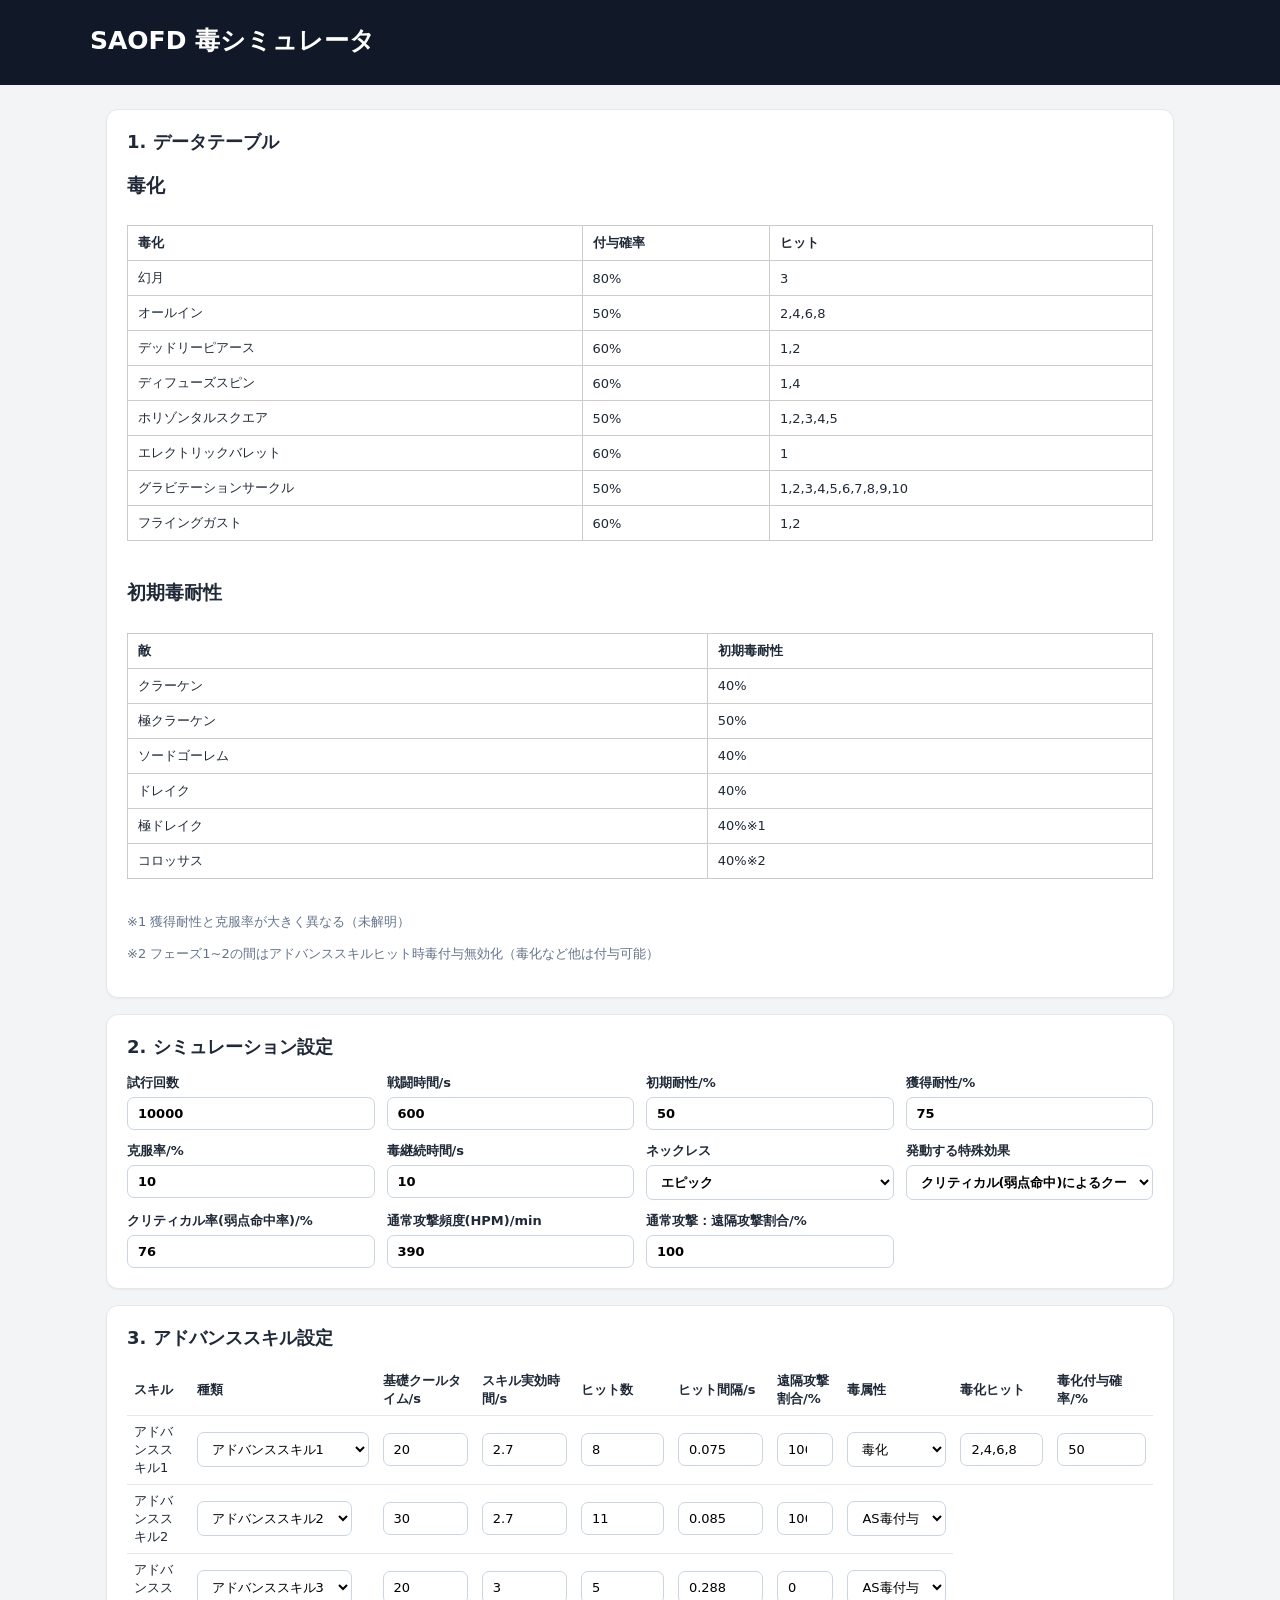
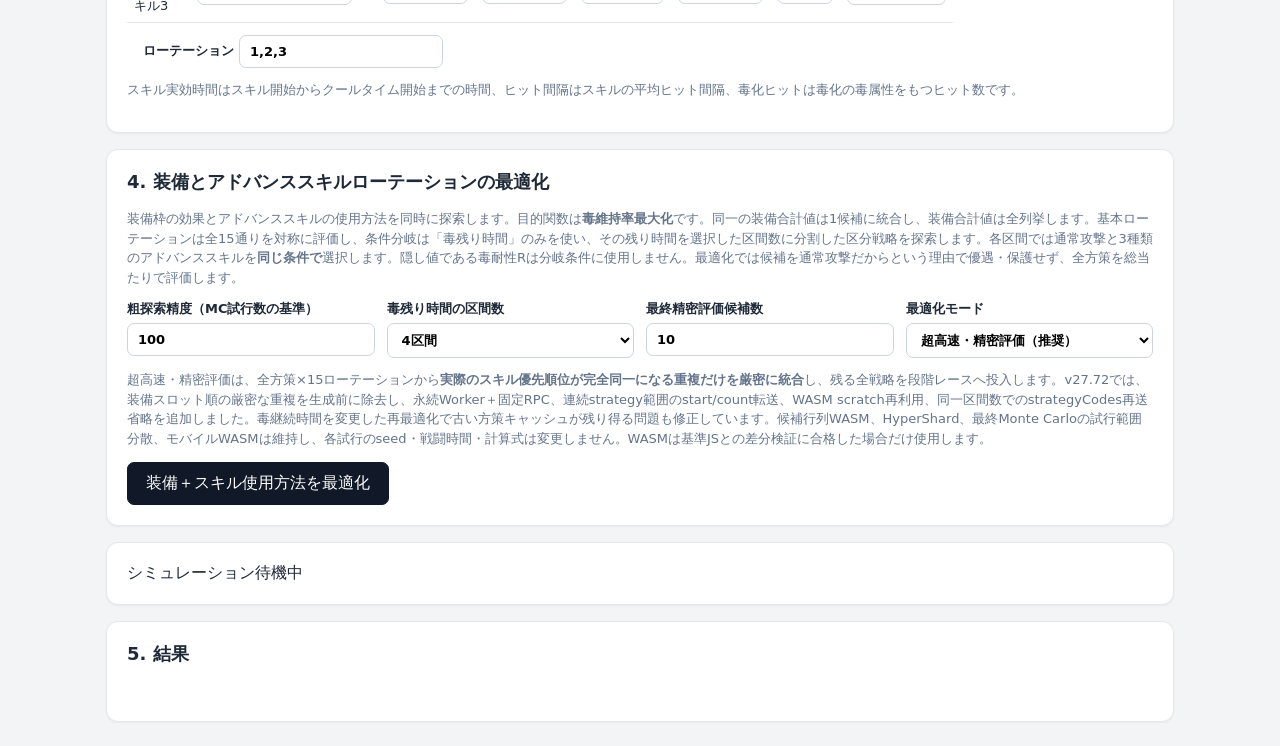
==== commit 7bdf9dca: "Add files via upload" ====
--- a/index.html
+++ b/index.html
@@ -2,7 +2,7 @@
 <html lang="ja">
 <head>
 <meta charset="utf-8"><meta name="viewport" content="width=device-width,initial-scale=1">
-<title>SAOFD Poison Simulator Optimizer v27.71 Low-GC PackedKernel | SAOFD 毒シミュレータ</title>
+<title>SAOFD Poison Simulator Optimizer v27.72 HyperRPC Exact | SAOFD 毒シミュレータ</title>
 <link rel="stylesheet" href="src/style.css">
 </head>
 <body>
@@ -88,7 +88,7 @@
 <label>最終精密評価候補数 <input id="optTopK" type="number" value="10" min="1" max="10" step="1"></label>
 <label>最適化モード <select id="optMode"><option value="practical" selected>超高速・精密評価（推奨）</option><option value="exhaustive">完全総当たり（非常に重い）</option></select></label>
 </div>
-<p class="note">超高速・精密評価は、全方策×15ローテーションから<strong>実際のスキル優先順位が完全同一になる重複だけを厳密に統合</strong>し、残る全戦略を段階レースへ投入します。v27.71では方策×ローテーションの32bitコード共有に加え、方策レースを低GC化し、スキル定義を配列参照で直接キャッシュ、最終Monte Carloは余ったWorkerにも試行範囲を厳密分割して全コアを利用します。候補行列WASM、HyperParallel、最終Monte Carloの試行範囲分散も維持し、モバイルでも検証済みWASMを使用します。さらに通常攻撃頻度0で方策が待機を選ぶ場合にWASMが早期終了する不具合を修正しました。各試行のseed・戦闘時間・計算式は変更せず、WASMは基準JSとの差分検証に合格した場合だけ使用します。</p>
+<p class="note">超高速・精密評価は、全方策×15ローテーションから<strong>実際のスキル優先順位が完全同一になる重複だけを厳密に統合</strong>し、残る全戦略を段階レースへ投入します。v27.72では、装備スロット順の厳密な重複を生成前に除去し、永続Worker＋固定RPC、連続strategy範囲のstart/count転送、WASM scratch再利用、同一区間数でのstrategyCodes再送省略を追加しました。毒継続時間を変更した再最適化で古い方策キャッシュが残り得る問題も修正しています。候補行列WASM、HyperShard、最終Monte Carloの試行範囲分散、モバイルWASMは維持し、各試行のseed・戦闘時間・計算式は変更しません。WASMは基準JSとの差分検証に合格した場合だけ使用します。</p>
 <div class="row"><button id="optimize" class="primary">装備＋スキル使用方法を最適化</button></div>
 </section>
 
